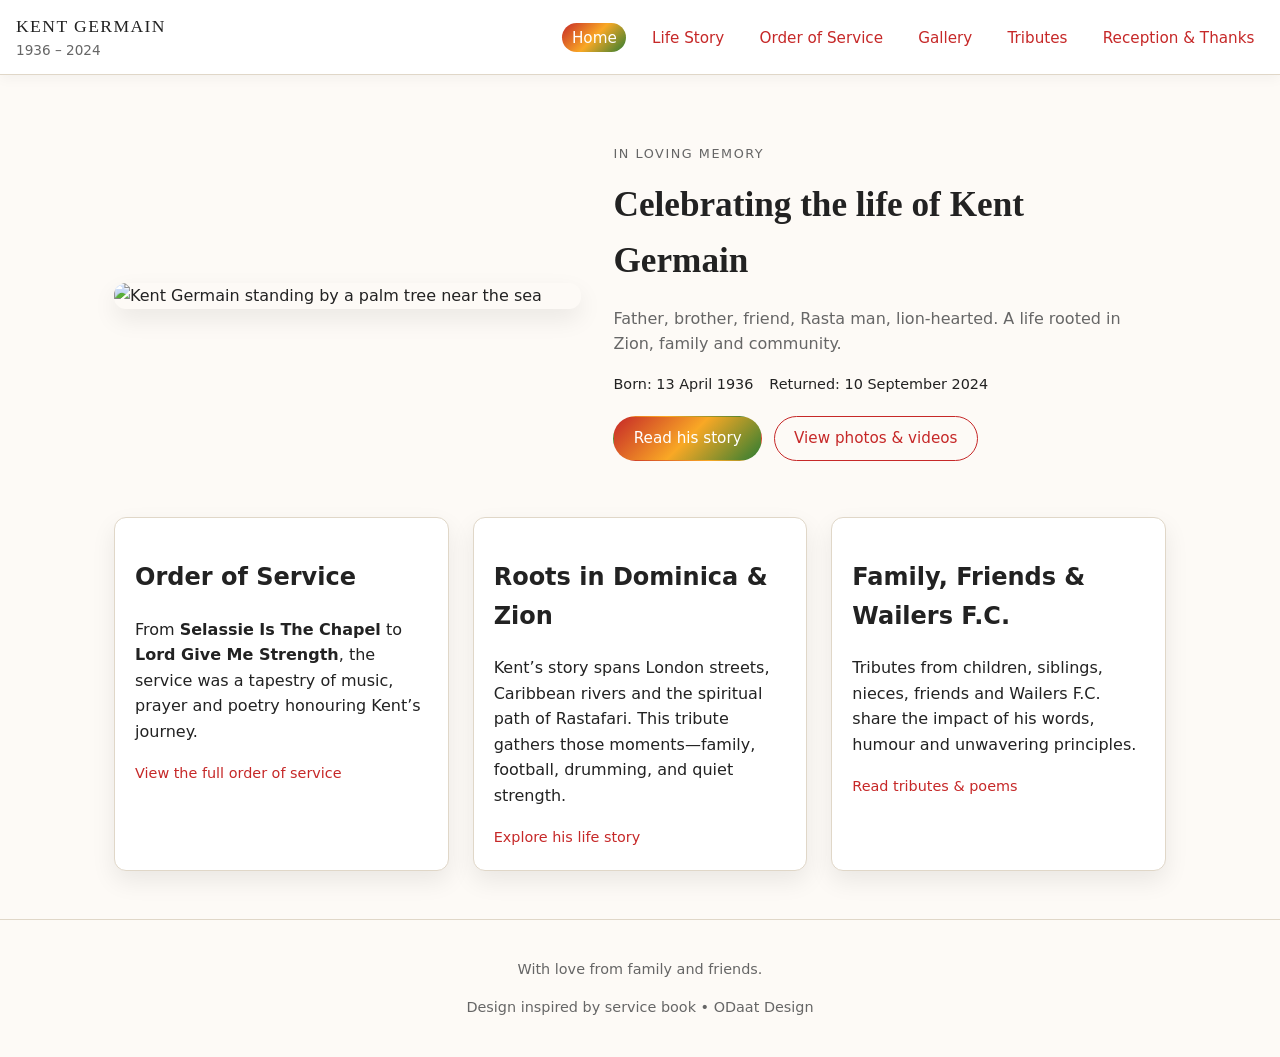
==== index.html @ 0cf41299 "intial commit" ====
<!DOCTYPE html>
<html lang="en">
<head>
  <meta charset="UTF-8">
  <title>Tribute to Kent Germain</title>
  <meta name="viewport" content="width=device-width, initial-scale=1">
  <meta name="description" content="A tribute website celebrating the life of Kent Germain.">
  <link rel="stylesheet" href="css/style.css">
</head>
<body>
  <header class="site-header">
    <a class="skip-link" href="#main-content">Skip to main content</a>

    <div class="brand">
      <span class="brand-title">Kent Germain</span>
      <span class="brand-dates">1936 – 2024</span>
    </div>

    <button class="nav-toggle" aria-expanded="false" aria-controls="main-nav">
      <span class="nav-toggle-bar"></span>
      <span class="nav-toggle-bar"></span>
      <span class="nav-toggle-bar"></span>
      <span class="sr-only">Toggle navigation</span>
    </button>

    <nav id="main-nav" class="main-nav" aria-label="Main navigation">
      <ul>
        <!-- Keep your existing menu titles here -->
        <li><a href="index.html" class="active">Home</a></li>
        <li><a href="about.html">Life Story</a></li>
        <li><a href="service.html">Order of Service</a></li>
        <li><a href="gallery.html">Gallery</a></li>
        <li><a href="tributes.html">Tributes</a></li>
        <li><a href="thanks.html">Reception & Thanks</a></li>
      </ul>
    </nav>
  </header>

  <main id="main-content">
  <section class="hero">
    <div class="hero-media">
      <!-- Replace with your favourite portrait -->
      <img src="images/kent-hero.jpg" alt="Kent Germain standing by a palm tree near the sea">
    </div>
    <div class="hero-text">
      <p class="hero-label">In Loving Memory</p>
      <h1>Celebrating the life of Kent Germain</h1>
      <p class="hero-subtitle">
        Father, brother, friend, Rasta man, lion-hearted.
        A life rooted in Zion, family and community.
      </p>
      <div class="hero-meta">
        <span>Born: 13 April 1936</span>
        <span>Returned: 10 September 2024</span>
      </div>
      <div class="hero-actions">
        <a href="about.html" class="btn primary">Read his story</a>
        <a href="gallery.html" class="btn ghost">View photos & videos</a>
      </div>
    </div>
  </section>

  <section class="intro">
    <div class="intro-block">
      <h2>Order of Service</h2>
      <p>
        From <strong>Selassie Is The Chapel</strong> to <strong>Lord Give Me Strength</strong>,
        the service was a tapestry of music, prayer and poetry honouring Kent’s journey.
      </p>
      <a href="service.html" class="text-link">View the full order of service</a>
    </div>

    <div class="intro-block">
      <h2>Roots in Dominica & Zion</h2>
      <p>
        Kent’s story spans London streets, Caribbean rivers and the spiritual path of Rastafari.
        This tribute gathers those moments—family, football, drumming, and quiet strength.
      </p>
      <a href="about.html" class="text-link">Explore his life story</a>
    </div>

    <div class="intro-block">
      <h2>Family, Friends & Wailers F.C.</h2>
      <p>
        Tributes from children, siblings, nieces, friends and Wailers F.C.
        share the impact of his words, humour and unwavering principles.
      </p>
      <a href="tributes.html" class="text-link">Read tributes & poems</a>
    </div>
  </section>
</main>


  <footer class="site-footer">
    <p>With love from family and friends.</p>
    <p class="footer-credit">Design inspired by service book • ODaat Design</p>
  </footer>

  <script src="js/main.js"></script>
</body>
</html>
---- css/style.css ----
:root {
  --bg: #fdfaf6;
  --bg-alt: #ffffff;
  --text: #222222;
  --muted: #666666;
  --accent-red: #c62828;
  --accent-gold: #f9a825;
  --accent-green: #2e7d32;
  --accent-gradient: linear-gradient(135deg, #c62828, #f9a825, #2e7d32);
  --border-soft: #e0d7c8;
  --radius: 12px;
  --shadow-soft: 0 10px 25px rgba(0,0,0,0.08);
  --max-width: 1100px;
  --font-body: system-ui, -apple-system, BlinkMacSystemFont, "Segoe UI", sans-serif;
  --font-heading: "Georgia", "Times New Roman", serif;
}

/* Reset-ish */
*,
*::before,
*::after {
  box-sizing: border-box;
}

body {
  margin: 0;
  font-family: var(--font-body);
  background: var(--bg);
  color: var(--text);
  line-height: 1.6;
}

img {
  max-width: 100%;
  height: auto;
  display: block;
}

a {
  color: var(--accent-red);
  text-decoration: none;
}

a:hover,
a:focus {
  text-decoration: underline;
}

/* Accessibility helpers */
.skip-link {
  position: absolute;
  left: -999px;
  top: 0;
  background: #000;
  color: #fff;
  padding: 0.5rem 1rem;
  z-index: 1000;
}

.skip-link:focus {
  left: 0.5rem;
  top: 0.5rem;
}

.sr-only {
  position: absolute;
  width: 1px;
  height: 1px;
  padding: 0;
  margin: -1px;
  overflow: hidden;
  clip: rect(0,0,0,0);
  border: 0;
}

/* Layout */
.site-header {
  position: sticky;
  top: 0;
  z-index: 999;
  background: var(--bg-alt);
  border-bottom: 1px solid var(--border-soft);
  box-shadow: 0 4px 12px rgba(0,0,0,0.04);
  padding: 0.75rem 1rem;
  display: flex;
  align-items: center;
  justify-content: space-between;
}

.brand {
  display: flex;
  flex-direction: column;
}

.brand-title {
  font-family: var(--font-heading);
  font-size: 1.1rem;
  letter-spacing: 0.08em;
  text-transform: uppercase;
}

.brand-dates {
  font-size: 0.85rem;
  color: var(--muted);
}

.main-nav ul {
  list-style: none;
  margin: 0;
  padding: 0;
  display: flex;
  gap: 1rem;
}

.main-nav a {
  font-size: 0.95rem;
  padding: 0.35rem 0.6rem;
  border-radius: 999px;
}

.main-nav a.active {
  background: var(--accent-gradient);
  color: #fff;
}

.nav-toggle {
  display: none;
  background: none;
  border: none;
  padding: 0.25rem;
  cursor: pointer;
}

.nav-toggle-bar {
  width: 22px;
  height: 2px;
  background: var(--text);
  display: block;
  margin: 4px 0;
}

/* Hero */
.hero {
  max-width: var(--max-width);
  margin: 2rem auto;
  padding: 1.5rem;
  display: grid;
  grid-template-columns: minmax(0, 1.1fr) minmax(0, 1.3fr);
  gap: 2rem;
  align-items: center;
}

.hero-media img {
  border-radius: var(--radius);
  box-shadow: var(--shadow-soft);
}

.hero-text h1 {
  font-family: var(--font-heading);
  font-size: 2.2rem;
  margin: 0.25rem 0 0.75rem;
}

.hero-label {
  text-transform: uppercase;
  letter-spacing: 0.12em;
  font-size: 0.8rem;
  color: var(--muted);
}

.hero-subtitle {
  font-size: 1rem;
  color: var(--muted);
}

.hero-meta {
  margin-top: 0.75rem;
  display: flex;
  flex-wrap: wrap;
  gap: 1rem;
  font-size: 0.9rem;
}

.hero-actions {
  margin-top: 1.25rem;
  display: flex;
  flex-wrap: wrap;
  gap: 0.75rem;
}

/* Buttons */
.btn {
  display: inline-flex;
  align-items: center;
  justify-content: center;
  padding: 0.6rem 1.2rem;
  border-radius: 999px;
  border: 1px solid transparent;
  font-size: 0.95rem;
  cursor: pointer;
}

.btn.primary {
  background: var(--accent-gradient);
  color: #fff;
}

.btn.ghost {
  border-color: var(--accent-red);
  color: var(--accent-red);
  background: transparent;
}

/* Intro cards */
.intro {
  max-width: var(--max-width);
  margin: 0 auto 3rem;
  padding: 0 1.5rem;
  display: grid;
  grid-template-columns: repeat(auto-fit, minmax(240px, 1fr));
  gap: 1.5rem;
}

.intro-block {
  background: var(--bg-alt);
  border-radius: var(--radius);
  padding: 1.25rem;
  box-shadow: var(--shadow-soft);
  border: 1px solid var(--border-soft);
}

.text-link {
  font-size: 0.9rem;
}

/* Page header */
.page-header {
  max-width: var(--max-width);
  margin: 2rem auto 1.5rem;
  padding: 0 1.5rem;
}

.page-header h1 {
  font-family: var(--font-heading);
  font-size: 1.8rem;
}

.page-header-meta {
  font-size: 0.9rem;
  color: var(--muted);
}

/* Cards & two-column */
.two-column {
  max-width: var(--max-width);
  margin: 0 auto 3rem;
  padding: 0 1.5rem;
  display: grid;
  grid-template-columns: minmax(0, 1.4fr) minmax(0, 1fr);
  gap: 1.5rem;
}

.card {
  background: var(--bg-alt);
  border-radius: var(--radius);
  padding: 1.5rem;
  box-shadow: var(--shadow-soft);
  border: 1px solid var(--border-soft);
}

.card-theme {
  border-image: var(--accent-gradient) 1;
  border-width: 2px;
  border-style: solid;
}

.service-list {
  list-style: none;
  padding: 0;
  margin: 0 0 1rem;
}

.service-steps {
  padding-left: 1.2rem;
}

/* Quotes */
blockquote {
  margin: 1rem 0;
  padding-left: 0.75rem;
  border-left: 3px solid var(--accent-green);
  font-style: italic;
}

.quote-ref {
  font-size: 0.85rem;
  color: var(--muted);
}

/* Gallery */
.gallery-grid {
  max-width: var(--max-width);
  margin: 0 auto 2.5rem;
  padding: 0 1.5rem;
  display: grid;
  grid-template-columns: repeat(auto-fit, minmax(220px, 1fr));
  gap: 1rem;
}

.gallery-item {
  background: var(--bg-alt);
  border-radius: var(--radius);
  padding: 0.75rem;
  box-shadow: var(--shadow-soft);
}

.gallery-item img {
  border-radius: var(--radius);
}

.gallery-item figcaption {
  font-size: 0.85rem;
  color: var(--muted);
  margin-top: 0.5rem;
}

/* Videos */
.video-section {
  max-width: var(--max-width);
  margin: 0 auto 3rem;
  padding: 0 1.5rem;
}

.video-grid {
  display: grid;
  grid-template-columns: repeat(auto-fit, minmax(260px, 1fr));
  gap: 1.5rem;
}

.video-card {
  background: var(--bg-alt);
  border-radius: var(--radius);
  padding: 1rem;
  box-shadow: var(--shadow-soft);
}

.video-wrapper {
  position: relative;
  padding-bottom: 56.25%;
  height: 0;
  overflow: hidden;
  border-radius: var(--radius);
}

.video-wrapper iframe {
  position: absolute;
  inset: 0;
  width: 100%;
  height: 100%;
  border: 0;
}

/* Footer */
.site-footer {
  border-top: 1px solid var(--border-soft);
  padding: 1.5rem 1rem;
  text-align: center;
  font-size: 0.9rem;
  color: var(--muted);
}

.footer-credit {
  margin-top: 0.25rem;
}

/* Responsive */
@media (max-width: 768px) {
  .main-nav {
    position: absolute;
    inset: 60px 0 auto;
    background: var(--bg-alt);
    border-bottom: 1px solid var(--border-soft);
    padding: 0.75rem 1rem 1rem;
    transform: translateY(-120%);
    transition: transform 0.2s ease-out;
  }

  .main-nav.open {
    transform: translateY(0);
  }

  .main-nav ul {
    flex-direction: column;
    gap: 0.5rem;
  }

  .nav-toggle {
    display: inline-block;
  }

  .hero {
    grid-template-columns: 1fr;
  }

  .two-column {
    grid-template-columns: 1fr;
  }
}
.story-section {
  max-width: var(--max-width);
  margin: 0 auto 3rem;
  padding: 0 1.5rem;
  display: flex;
  flex-direction: column;
  gap: 2.5rem;
}

.story-block {
  background: var(--bg-alt);
  border-radius: var(--radius);
  padding: 1.5rem;
  box-shadow: var(--shadow-soft);
  border: 1px solid var(--border-soft);
}

.story-block h2 {
  font-family: var(--font-heading);
  font-size: 1.4rem;
  margin-bottom: 0.75rem;
  color: var(--accent-green);
}

.story-photo {
  margin-top: 1rem;
}

.story-photo img {
  border-radius: var(--radius);
  box-shadow: var(--shadow-soft);
}

.story-photo figcaption {
  font-size: 0.85rem;
  color: var(--muted);
  margin-top: 0.5rem;
  text-align: center;
}
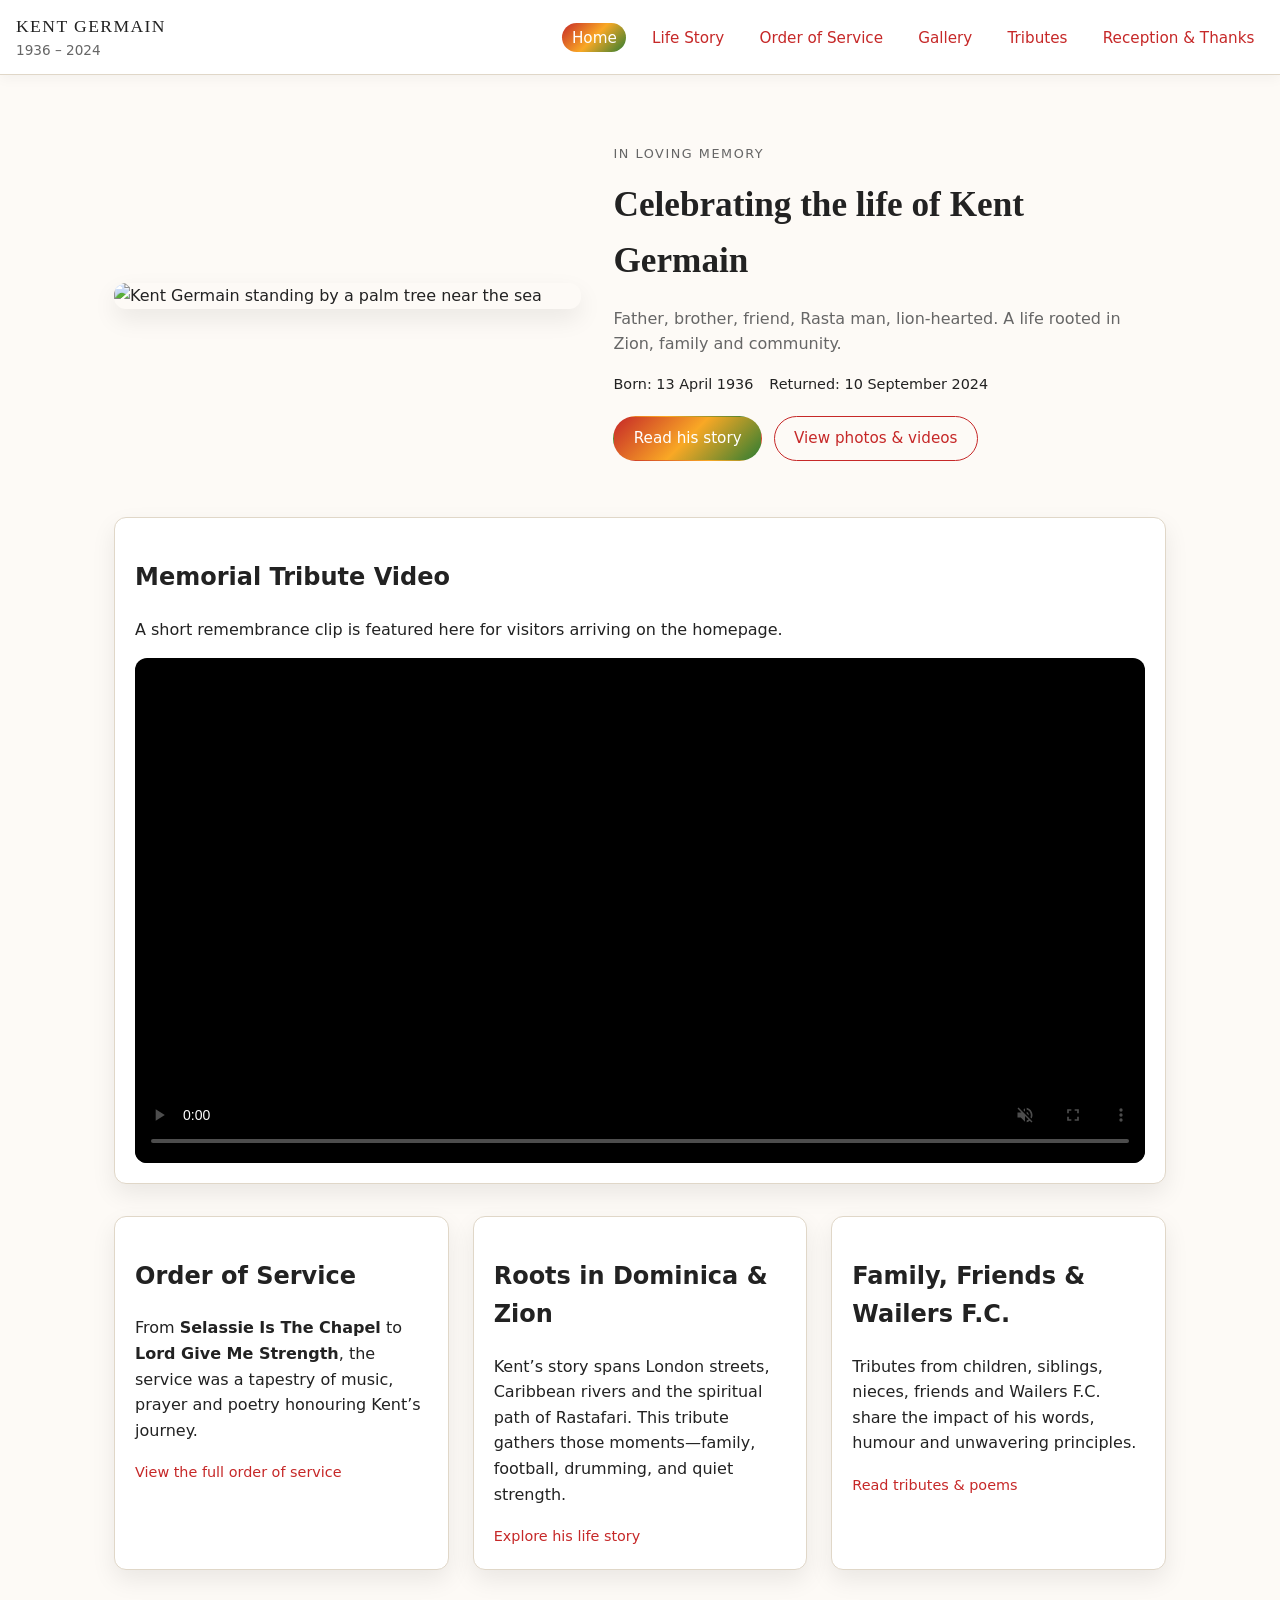
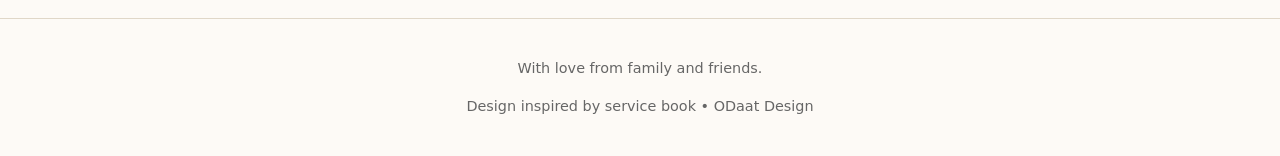
==== commit 3d0c2b03: "added funeral video to the homepage" ====
--- a/index.html
+++ b/index.html
@@ -60,6 +60,19 @@
     </div>
   </section>
 
+  <section class="home-video-section" aria-label="Memorial video">
+    <div class="home-video-card">
+      <h2>Memorial Tribute Video</h2>
+      <p>A short remembrance clip is featured here for visitors arriving on the homepage.</p>
+      <div class="home-video-wrapper">
+        <video controls autoplay muted loop playsinline preload="metadata" poster="imgs/kent-hero.jpg">
+          <source src="videos/kg-funeral.mp4" type="video/mp4">
+          Your browser does not support the video tag.
+        </video>
+      </div>
+    </div>
+  </section>
+
   <section class="intro">
     <div class="intro-block">
       <h2>Order of Service</h2>
--- a/css/style.css
+++ b/css/style.css
@@ -211,6 +211,35 @@
   background: transparent;
 }
 
+/* Homepage video */
+.home-video-section {
+  max-width: var(--max-width);
+  margin: 0 auto 2rem;
+  padding: 0 1.5rem;
+}
+
+.home-video-card {
+  background: var(--bg-alt);
+  border-radius: var(--radius);
+  padding: 1.25rem;
+  box-shadow: var(--shadow-soft);
+  border: 1px solid var(--border-soft);
+}
+
+.home-video-wrapper {
+  margin-top: 1rem;
+  border-radius: var(--radius);
+  overflow: hidden;
+  background: #000;
+}
+
+.home-video-wrapper video {
+  display: block;
+  width: 100%;
+  height: auto;
+  max-height: 540px;
+}
+
 /* Intro cards */
 .intro {
   max-width: var(--max-width);
@@ -350,14 +379,27 @@
   height: 0;
   overflow: hidden;
   border-radius: var(--radius);
-}
-
-.video-wrapper iframe {
+  background: #000;
+}
+
+.video-wrapper iframe,
+.video-wrapper video {
   position: absolute;
   inset: 0;
   width: 100%;
   height: 100%;
   border: 0;
+}
+
+.video-placeholder {
+  position: absolute;
+  inset: 0;
+  display: grid;
+  place-items: center;
+  padding: 1rem;
+  text-align: center;
+  color: var(--muted);
+  font-size: 0.95rem;
 }
 
 /* Footer */
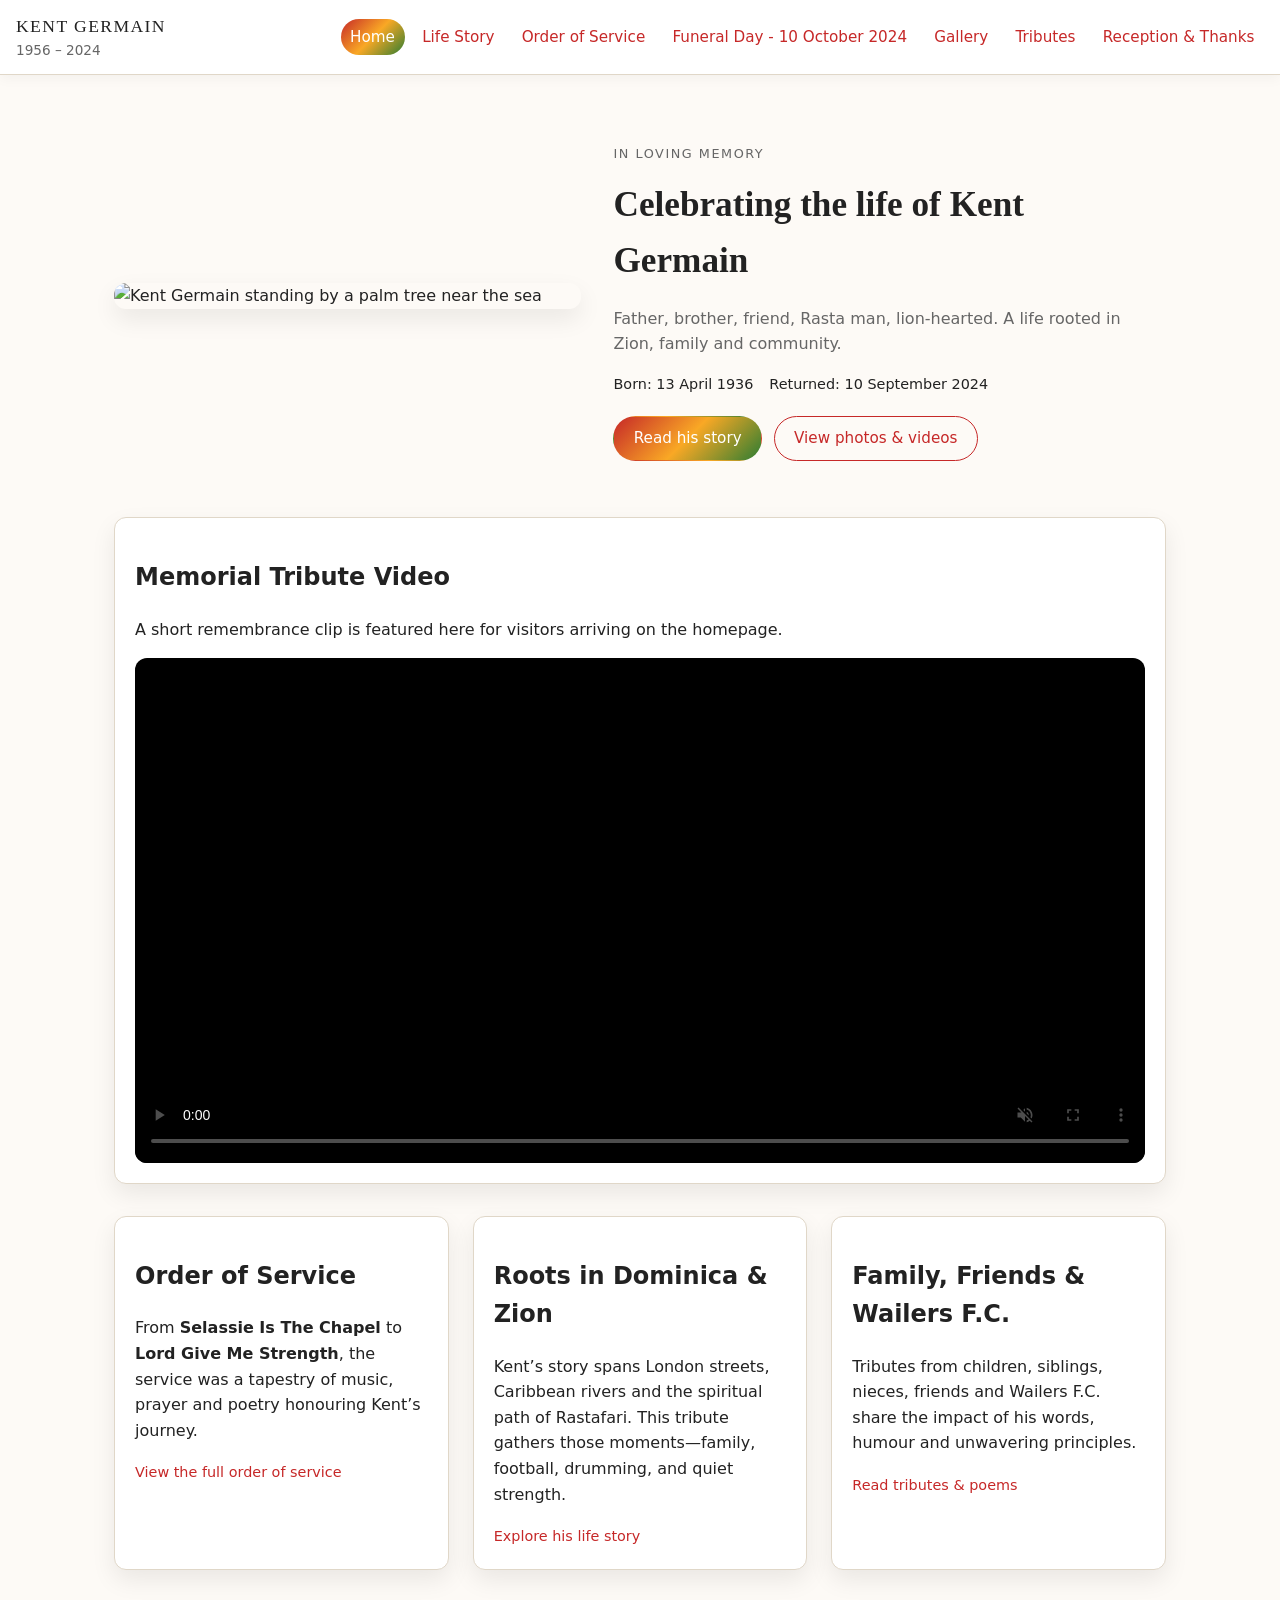
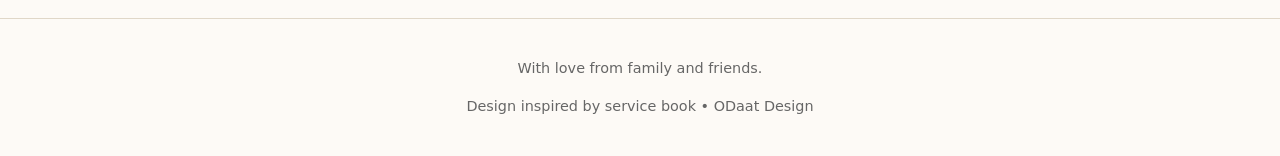
==== commit 7b72ea95: "revamped" ====
--- a/index.html
+++ b/index.html
@@ -13,7 +13,7 @@
 
     <div class="brand">
       <span class="brand-title">Kent Germain</span>
-      <span class="brand-dates">1936 – 2024</span>
+      <span class="brand-dates">1956 – 2024</span>
     </div>
 
     <button class="nav-toggle" aria-expanded="false" aria-controls="main-nav">
@@ -29,6 +29,7 @@
         <li><a href="index.html" class="active">Home</a></li>
         <li><a href="about.html">Life Story</a></li>
         <li><a href="service.html">Order of Service</a></li>
+        <li><a href="funeral.html">Funeral Day - 10 October 2024</a></li>
         <li><a href="gallery.html">Gallery</a></li>
         <li><a href="tributes.html">Tributes</a></li>
         <li><a href="thanks.html">Reception & Thanks</a></li>
@@ -66,7 +67,7 @@
       <p>A short remembrance clip is featured here for visitors arriving on the homepage.</p>
       <div class="home-video-wrapper">
         <video controls autoplay muted loop playsinline preload="metadata" poster="imgs/kent-hero.jpg">
-          <source src="videos/kg-funeral.mp4" type="video/mp4">
+          <source src="" type="video/mp4">
           Your browser does not support the video tag.
         </video>
       </div>
--- a/css/style.css
+++ b/css/style.css
@@ -85,6 +85,7 @@
   display: flex;
   align-items: center;
   justify-content: space-between;
+  gap: 1rem;
 }
 
 .brand {
@@ -104,23 +105,55 @@
   color: var(--muted);
 }
 
+.main-nav {
+  display: flex;
+  align-items: center;
+}
+
 .main-nav ul {
   list-style: none;
   margin: 0;
   padding: 0;
   display: flex;
-  gap: 1rem;
+  flex-wrap: wrap;
+  align-items: center;
+  gap: 0.5rem;
+}
+
+.main-nav li {
+  display: flex;
+  align-items: center;
 }
 
 .main-nav a {
+  display: inline-flex;
+  align-items: center;
+  justify-content: center;
   font-size: 0.95rem;
+  line-height: 1.2;
+  white-space: nowrap;
+  min-height: 2.2rem;
   padding: 0.35rem 0.6rem;
   border-radius: 999px;
+  transition: background-color 0.2s ease, color 0.2s ease, box-shadow 0.2s ease;
+}
+
+.main-nav a:hover,
+.main-nav a:focus-visible {
+  text-decoration: none;
+  background: rgba(198, 40, 40, 0.08);
+  box-shadow: inset 0 0 0 1px rgba(198, 40, 40, 0.16);
 }
 
 .main-nav a.active {
   background: var(--accent-gradient);
   color: #fff;
+  box-shadow: none;
+}
+
+.main-nav a:focus-visible {
+  outline: 2px solid var(--accent-red);
+  outline-offset: 2px;
 }
 
 .nav-toggle {
@@ -332,25 +365,32 @@
   margin: 0 auto 2.5rem;
   padding: 0 1.5rem;
   display: grid;
-  grid-template-columns: repeat(auto-fit, minmax(220px, 1fr));
+  grid-template-columns: repeat(4, minmax(0, 1fr));
   gap: 1rem;
 }
 
 .gallery-item {
   background: var(--bg-alt);
   border-radius: var(--radius);
-  padding: 0.75rem;
-  box-shadow: var(--shadow-soft);
+  overflow: hidden;
+  box-shadow: var(--shadow-soft);
+  border: 1px solid var(--border-soft);
+  display: flex;
+  flex-direction: column;
 }
 
 .gallery-item img {
-  border-radius: var(--radius);
+  display: block;
+  width: 100%;
+  height: 220px;
+  object-fit: cover;
+  border-radius: var(--radius) var(--radius) 0 0;
 }
 
 .gallery-item figcaption {
-  font-size: 0.85rem;
-  color: var(--muted);
-  margin-top: 0.5rem;
+  font-size: 0.9rem;
+  color: var(--muted);
+  margin: 0.7rem 0.8rem 0.9rem;
 }
 
 /* Videos */
@@ -364,6 +404,31 @@
   display: grid;
   grid-template-columns: repeat(auto-fit, minmax(260px, 1fr));
   gap: 1.5rem;
+}
+
+.video-sequence-nav {
+  margin: 0 0 1.25rem;
+  padding: 0.9rem 1rem;
+  background: var(--bg-alt);
+  border: 1px solid var(--border-soft);
+  border-radius: var(--radius);
+}
+
+.video-sequence-nav p {
+  margin: 0 0 0.45rem;
+}
+
+.video-sequence-nav ol {
+  margin: 0;
+  padding-left: 1.2rem;
+  display: flex;
+  flex-wrap: wrap;
+  gap: 0.35rem 1rem;
+}
+
+.video-part-nav {
+  margin: 0.75rem 0 0;
+  font-size: 0.9rem;
 }
 
 .video-card {
@@ -416,6 +481,18 @@
 }
 
 /* Responsive */
+@media (max-width: 1024px) and (orientation: landscape) {
+  .gallery-grid {
+    grid-template-columns: repeat(3, minmax(0, 1fr));
+  }
+}
+
+@media (max-width: 1024px) and (orientation: portrait) {
+  .gallery-grid {
+    grid-template-columns: repeat(2, minmax(0, 1fr));
+  }
+}
+
 @media (max-width: 768px) {
   .main-nav {
     position: absolute;
@@ -433,6 +510,7 @@
 
   .main-nav ul {
     flex-direction: column;
+    align-items: stretch;
     gap: 0.5rem;
   }
 
@@ -446,6 +524,16 @@
 
   .two-column {
     grid-template-columns: 1fr;
+  }
+}
+
+@media (max-width: 640px) {
+  .gallery-grid {
+    grid-template-columns: 1fr;
+  }
+
+  .gallery-item img {
+    height: 240px;
   }
 }
 .story-section {
@@ -474,11 +562,17 @@
 
 .story-photo {
   margin-top: 1rem;
+  display: flex;
+  flex-direction: column;
+  align-items: center;
 }
 
 .story-photo img {
   border-radius: var(--radius);
   box-shadow: var(--shadow-soft);
+  width: min(100%, 640px);
+  height: auto;
+  display: block;
 }
 
 .story-photo figcaption {
@@ -486,4 +580,5 @@
   color: var(--muted);
   margin-top: 0.5rem;
   text-align: center;
-}
+  max-width: 640px;
+}
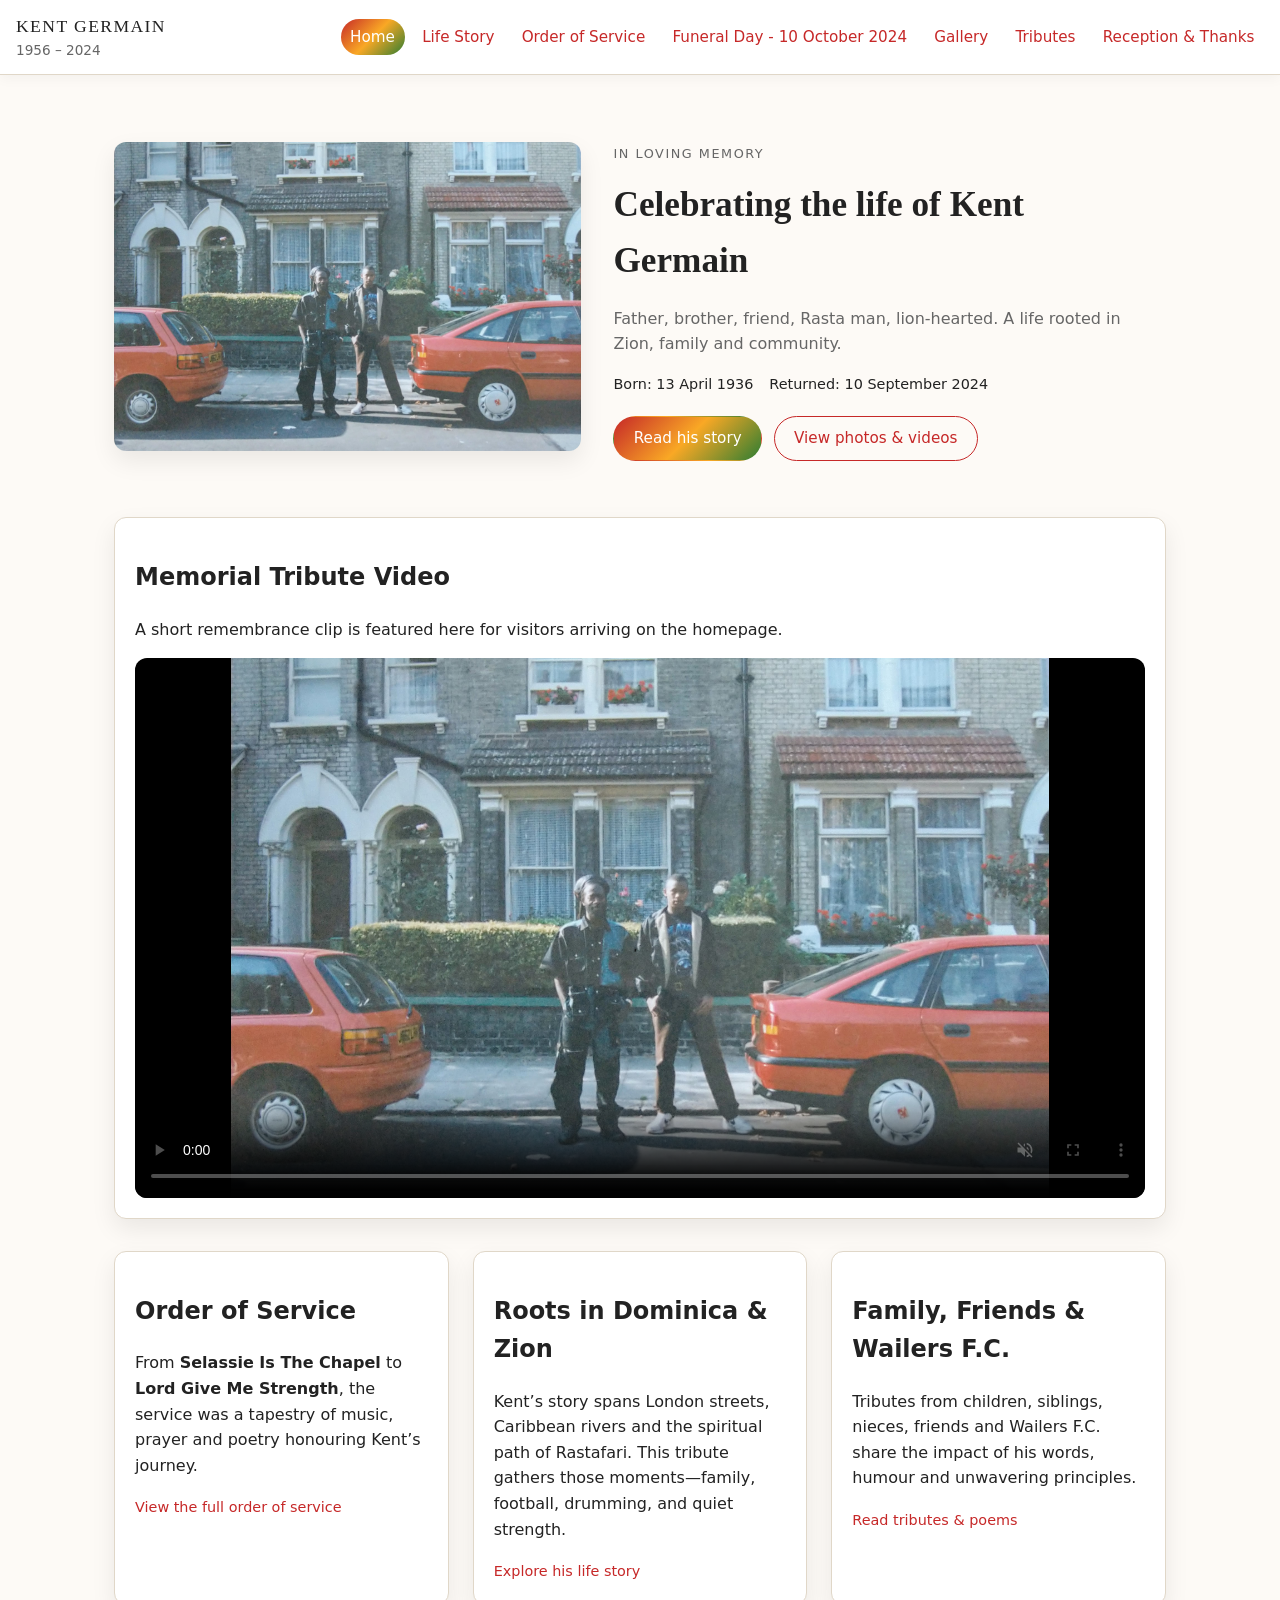
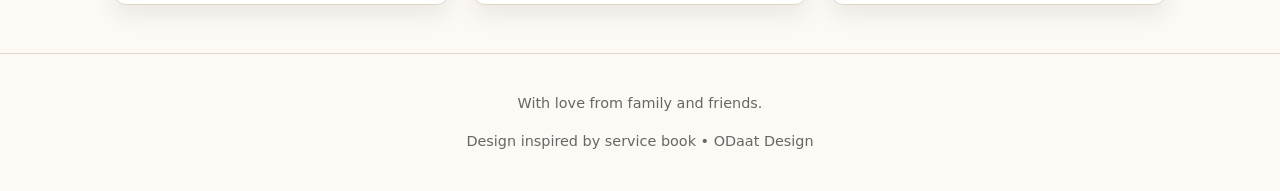
==== commit 2c38de44: "made some improvements" ====
--- a/index.html
+++ b/index.html
@@ -2,9 +2,10 @@
 <html lang="en">
 <head>
   <meta charset="UTF-8">
-  <title>Tribute to Kent Germain</title>
+  <title>Kent Germain | Tribute Home</title>
   <meta name="viewport" content="width=device-width, initial-scale=1">
-  <meta name="description" content="A tribute website celebrating the life of Kent Germain.">
+  <meta name="description" content="A memorial tribute website celebrating the life of Kent Germain, his family, and the legacy he leaves behind.">
+  <meta name="theme-color" content="#c62828">
   <link rel="stylesheet" href="css/style.css">
 </head>
 <body>
@@ -40,8 +41,7 @@
   <main id="main-content">
   <section class="hero">
     <div class="hero-media">
-      <!-- Replace with your favourite portrait -->
-      <img src="images/kent-hero.jpg" alt="Kent Germain standing by a palm tree near the sea">
+      <img src="imgs/rasta-era/kent-and-reuben-on-road-red-car.JPG" alt="Kent Germain smiling by his red car">
     </div>
     <div class="hero-text">
       <p class="hero-label">In Loving Memory</p>
@@ -66,8 +66,8 @@
       <h2>Memorial Tribute Video</h2>
       <p>A short remembrance clip is featured here for visitors arriving on the homepage.</p>
       <div class="home-video-wrapper">
-        <video controls autoplay muted loop playsinline preload="metadata" poster="imgs/kent-hero.jpg">
-          <source src="" type="video/mp4">
+        <video controls autoplay muted loop playsinline preload="metadata" poster="imgs/rasta-era/kent-and-reuben-on-road-red-car.JPG">
+          <source src="imgs/videos/kent-dance-sophie.mp4" type="video/mp4">
           Your browser does not support the video tag.
         </video>
       </div>
